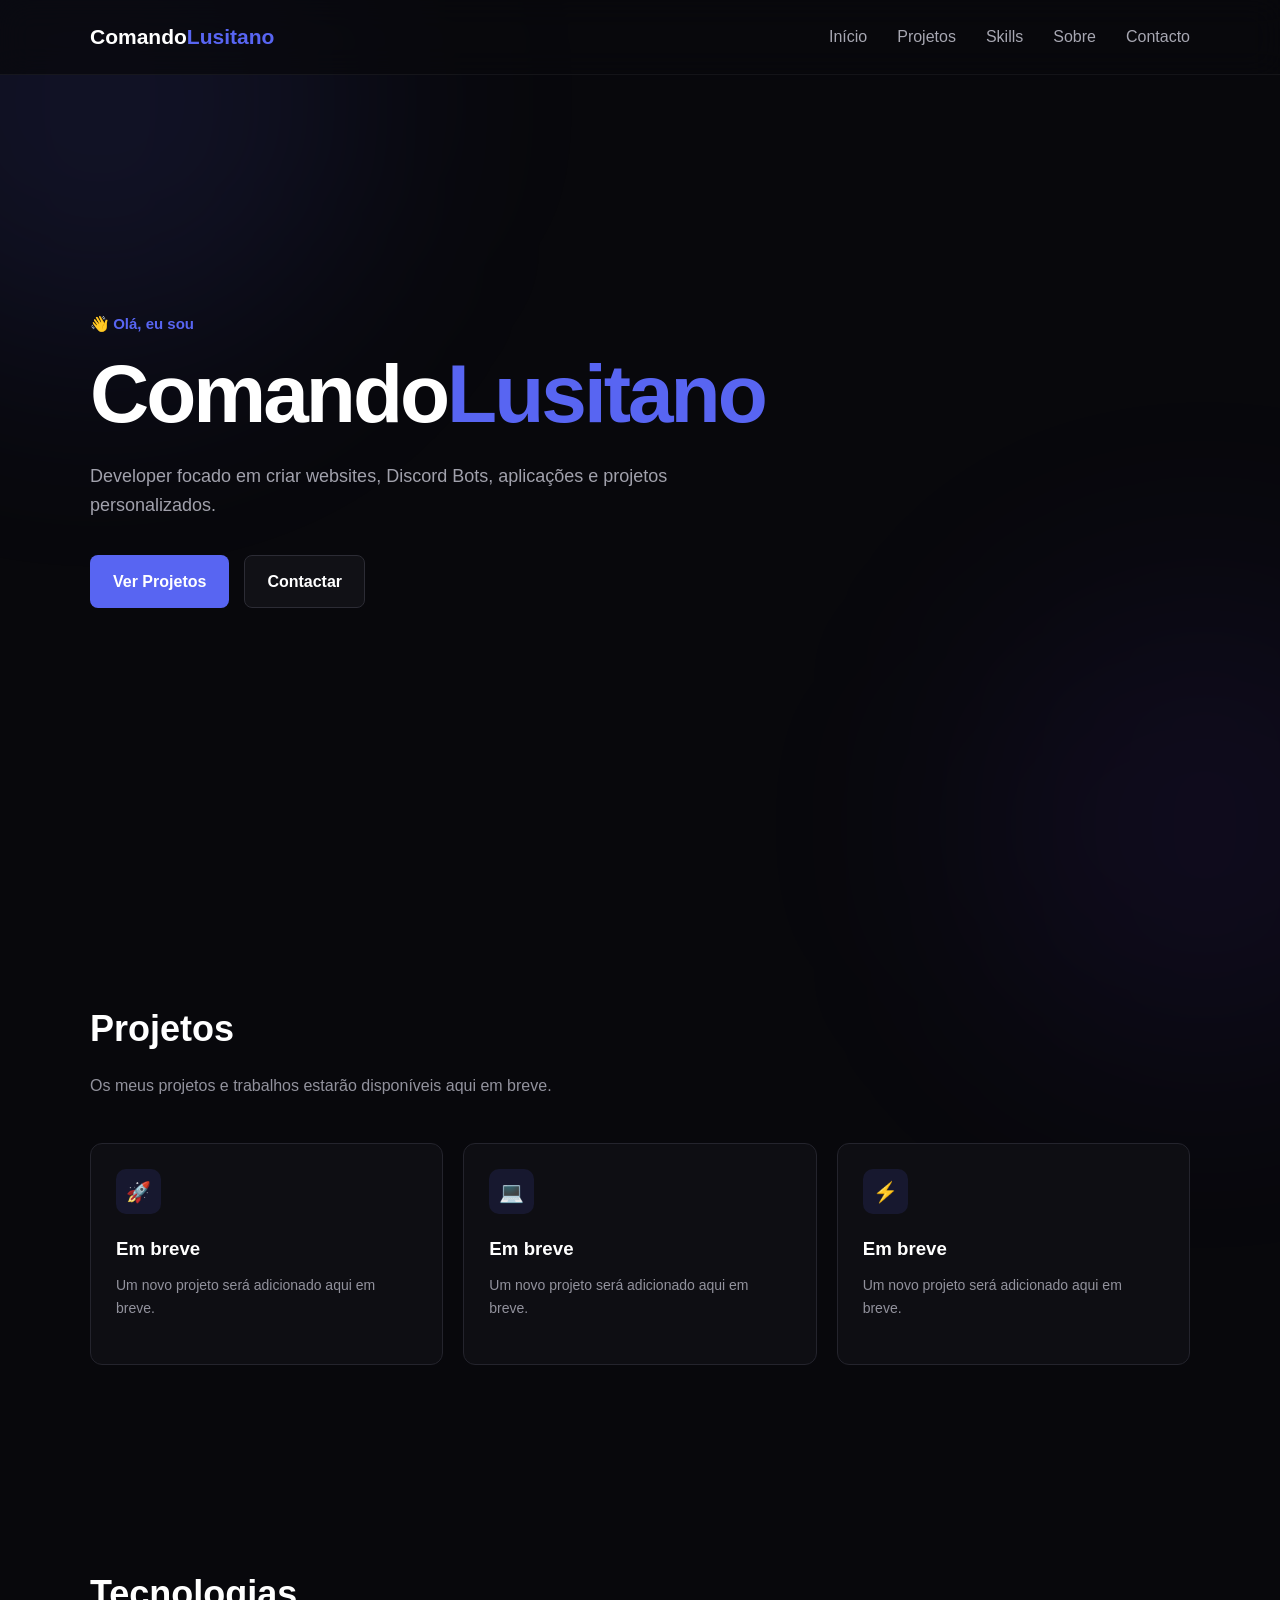
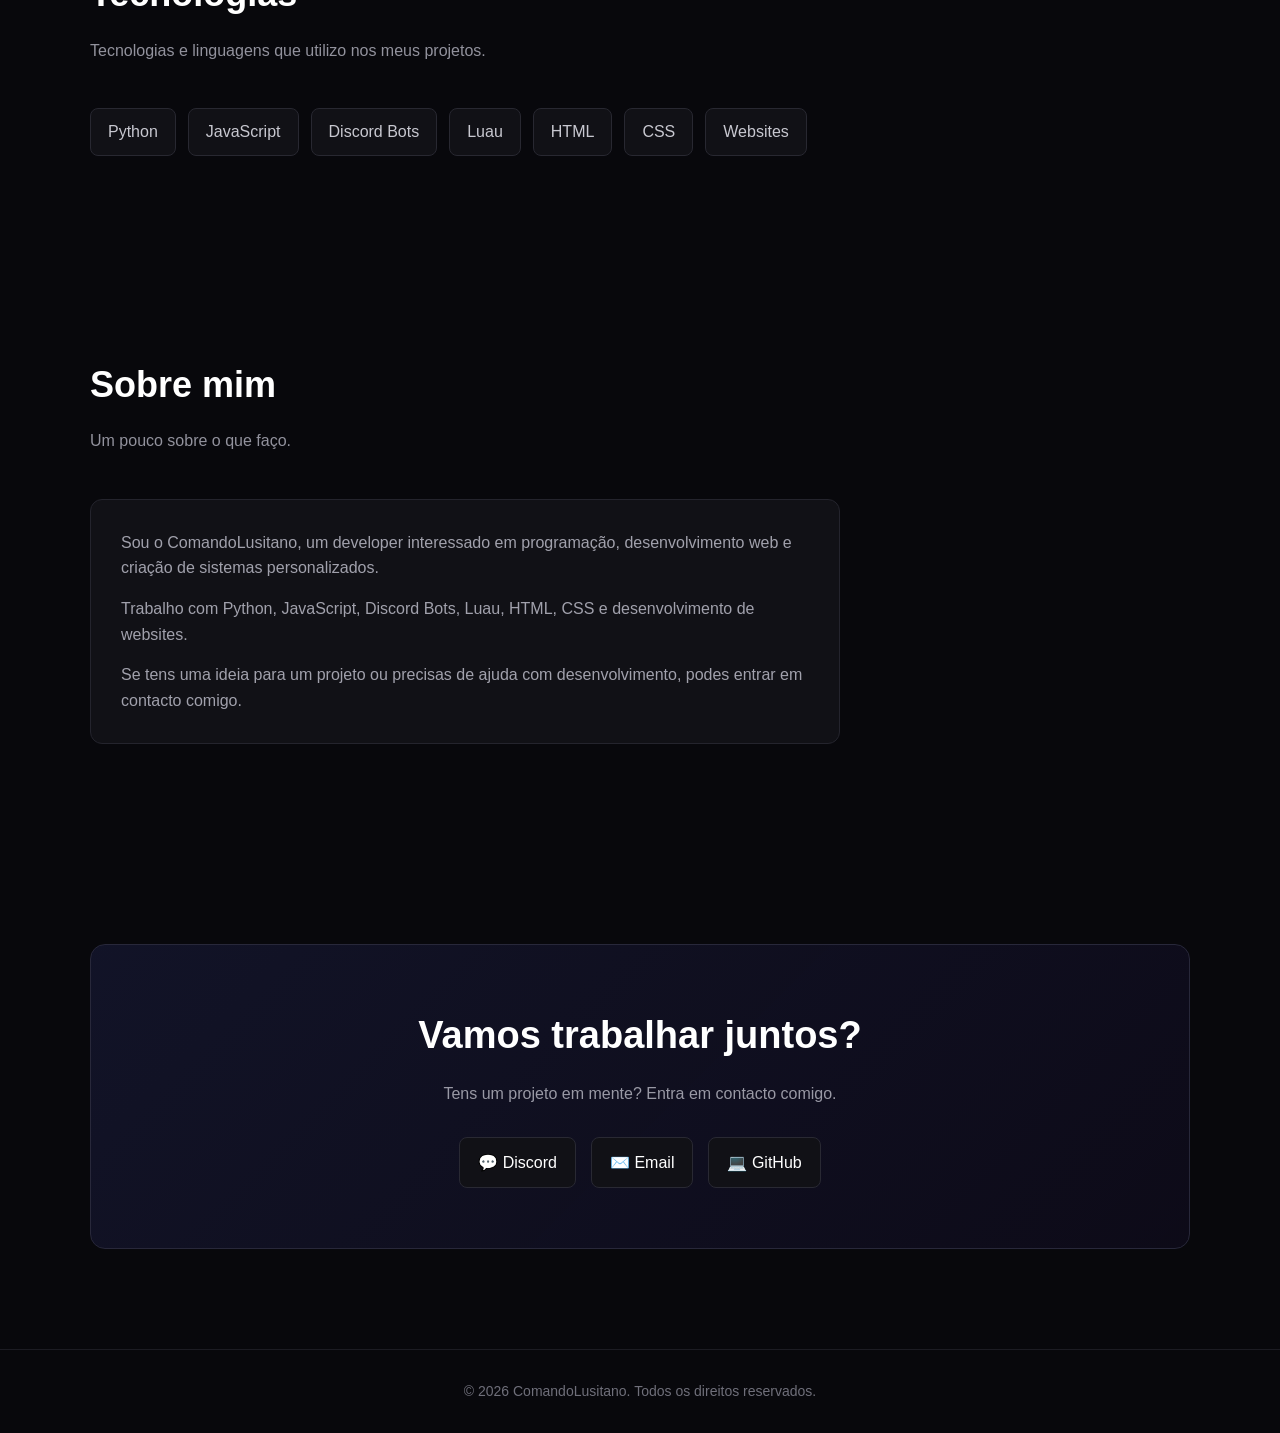
==== index.html @ dffab26d "Add files via upload" ====
<!DOCTYPE html>
<html lang="pt-PT">

<head>
    <meta charset="UTF-8">

    <meta name="viewport" content="width=device-width, initial-scale=1.0">

    <meta
        name="description"
        content="ComandoLusitano — Developer especializado em Python, JavaScript, Discord Bots, Luau, HTML e websites."
    >

    <meta name="author" content="ComandoLusitano">

    <title>ComandoLusitano | Developer</title>

    <link rel="stylesheet" href="style.css">
</head>

<body>

    <!-- ==============================
         NAVBAR
    =============================== -->

    <header class="navbar">

        <div class="nav-container">

            <a href="#home" class="logo">
                Comando<span>Lusitano</span>
            </a>

            <nav>
                <ul class="nav-links">

                    <li>
                        <a href="#home">Início</a>
                    </li>

                    <li>
                        <a href="#projects">Projetos</a>
                    </li>

                    <li>
                        <a href="#skills">Skills</a>
                    </li>

                    <li>
                        <a href="#about">Sobre</a>
                    </li>

                    <li>
                        <a href="#contact">Contacto</a>
                    </li>

                </ul>
            </nav>

        </div>

    </header>


    <!-- ==============================
         MAIN
    =============================== -->

    <main>


        <!-- ==============================
             HERO
        =============================== -->

        <section id="home" class="hero">

            <div class="container">

                <div class="hero-content">

                    <p class="hero-small">
                        👋 Olá, eu sou
                    </p>

                    <h1>
                        Comando<span>Lusitano</span>
                    </h1>

                    <p class="hero-description">
                        Developer focado em criar websites, Discord Bots,
                        aplicações e projetos personalizados.
                    </p>

                    <div class="buttons">

                        <a
                            href="#projects"
                            class="btn btn-primary"
                        >
                            Ver Projetos
                        </a>

                        <a
                            href="#contact"
                            class="btn btn-secondary"
                        >
                            Contactar
                        </a>

                    </div>

                </div>

            </div>

        </section>


        <!-- ==============================
             PROJECTS
        =============================== -->

        <section id="projects">

            <div class="container">

                <h2 class="section-title">
                    Projetos
                </h2>

                <p class="section-description">
                    Os meus projetos e trabalhos estarão disponíveis aqui
                    em breve.
                </p>


                <div class="projects-grid">


                    <!-- EM BREVE 1 -->

                    <article class="project-card">

                        <div class="project-icon">
                            🚀
                        </div>

                        <h3>
                            Em breve
                        </h3>

                        <p>
                            Um novo projeto será adicionado aqui em breve.
                        </p>

                    </article>


                    <!-- EM BREVE 2 -->

                    <article class="project-card">

                        <div class="project-icon">
                            💻
                        </div>

                        <h3>
                            Em breve
                        </h3>

                        <p>
                            Um novo projeto será adicionado aqui em breve.
                        </p>

                    </article>


                    <!-- EM BREVE 3 -->

                    <article class="project-card">

                        <div class="project-icon">
                            ⚡
                        </div>

                        <h3>
                            Em breve
                        </h3>

                        <p>
                            Um novo projeto será adicionado aqui em breve.
                        </p>

                    </article>


                </div>

            </div>

        </section>


        <!-- ==============================
             SKILLS
        =============================== -->

        <section id="skills">

            <div class="container">

                <h2 class="section-title">
                    Tecnologias
                </h2>

                <p class="section-description">
                    Tecnologias e linguagens que utilizo nos meus projetos.
                </p>


                <div class="skills-container">

                    <span class="skill">
                        Python
                    </span>

                    <span class="skill">
                        JavaScript
                    </span>

                    <span class="skill">
                        Discord Bots
                    </span>

                    <span class="skill">
                        Luau
                    </span>

                    <span class="skill">
                        HTML
                    </span>

                    <span class="skill">
                        CSS
                    </span>

                    <span class="skill">
                        Websites
                    </span>

                </div>

            </div>

        </section>


        <!-- ==============================
             ABOUT
        =============================== -->

        <section id="about">

            <div class="container">

                <h2 class="section-title">
                    Sobre mim
                </h2>

                <p class="section-description">
                    Um pouco sobre o que faço.
                </p>


                <div class="about-box">

                    <p>
                        Sou o ComandoLusitano, um developer interessado
                        em programação, desenvolvimento web e criação
                        de sistemas personalizados.
                    </p>

                    <p>
                        Trabalho com Python, JavaScript, Discord Bots,
                        Luau, HTML, CSS e desenvolvimento de websites.
                    </p>

                    <p>
                        Se tens uma ideia para um projeto ou precisas
                        de ajuda com desenvolvimento, podes entrar
                        em contacto comigo.
                    </p>

                </div>

            </div>

        </section>


        <!-- ==============================
             CONTACT
        =============================== -->

        <section id="contact">

            <div class="container">

                <div class="contact-box">

                    <h2>
                        Vamos trabalhar juntos?
                    </h2>

                    <p>
                        Tens um projeto em mente?
                        Entra em contacto comigo.
                    </p>


                    <div class="contact-links">


                        <!-- DISCORD -->

                        <a
                            href="https://discord.com/users/995055799338553464"
                            target="_blank"
                            rel="noopener noreferrer"
                            class="contact-link"
                        >
                            💬 Discord
                        </a>


                        <!-- EMAIL -->

                        <a
                            href="mailto:contato.comandolusitano@gmail.com?subject=Pedido%20de%20orçamento"
                            class="contact-link"
                        >
                            ✉️ Email
                        </a>


                        <!-- GITHUB -->

                        <a
                            href="https://github.com/ComandoLusitano"
                            target="_blank"
                            rel="noopener noreferrer"
                            class="contact-link"
                        >
                            💻 GitHub
                        </a>


                    </div>

                </div>

            </div>

        </section>

    </main>


    <!-- ==============================
         FOOTER
    =============================== -->

    <footer>

        <div class="container">

            <p>
                © 2026 ComandoLusitano. Todos os direitos reservados.
            </p>

        </div>

    </footer>


    <!-- JAVASCRIPT -->

    <script src="script.js"></script>

</body>

</html>
---- style.css ----
/* ========================================
   ComandoLusitano Portfolio
   ======================================== */

* {
    margin: 0;
    padding: 0;
    box-sizing: border-box;
}

html {
    scroll-behavior: smooth;
}

body {
    font-family: Arial, Helvetica, sans-serif;
    background: #08080c;
    color: #ffffff;
    line-height: 1.6;
    overflow-x: hidden;
}

/* ---------- Background ---------- */

body::before {
    content: "";
    position: fixed;
    width: 500px;
    height: 500px;
    background: rgba(88, 101, 242, 0.12);
    filter: blur(120px);
    border-radius: 50%;
    top: -150px;
    left: -150px;
    pointer-events: none;
    z-index: -1;
}

body::after {
    content: "";
    position: fixed;
    width: 450px;
    height: 450px;
    background: rgba(120, 70, 255, 0.08);
    filter: blur(120px);
    border-radius: 50%;
    bottom: -150px;
    right: -150px;
    pointer-events: none;
    z-index: -1;
}

/* ---------- General ---------- */

.container {
    width: min(1100px, 90%);
    margin: auto;
}

a {
    color: inherit;
    text-decoration: none;
}

section {
    padding: 100px 0;
}

.section-title {
    font-size: 36px;
    margin-bottom: 15px;
}

.section-description {
    color: #92929d;
    margin-bottom: 45px;
}

/* ---------- Navigation ---------- */

.navbar {
    position: fixed;
    top: 0;
    left: 0;
    width: 100%;
    padding: 20px 0;
    background: rgba(8, 8, 12, 0.75);
    backdrop-filter: blur(15px);
    border-bottom: 1px solid rgba(255, 255, 255, 0.05);
    z-index: 1000;
}

.nav-container {
    width: min(1100px, 90%);
    margin: auto;
    display: flex;
    align-items: center;
    justify-content: space-between;
}

.logo {
    font-size: 21px;
    font-weight: 700;
}

.logo span {
    color: #5865f2;
}

.nav-links {
    display: flex;
    gap: 30px;
    list-style: none;
}

.nav-links a {
    color: #a7a7b2;
    transition: 0.25s ease;
}

.nav-links a:hover {
    color: #ffffff;
}

/* ---------- Hero ---------- */

.hero {
    min-height: 100vh;
    display: flex;
    align-items: center;
    padding-top: 120px;
}

.hero-content {
    max-width: 750px;
}

.hero-small {
    color: #5865f2;
    font-weight: 600;
    font-size: 15px;
    margin-bottom: 15px;
}

.hero h1 {
    font-size: clamp(48px, 8vw, 82px);
    line-height: 1.05;
    letter-spacing: -3px;
    margin-bottom: 25px;
}

.hero h1 span {
    color: #5865f2;
}

.hero-description {
    max-width: 650px;
    color: #a1a1ac;
    font-size: 18px;
    margin-bottom: 35px;
}

.buttons {
    display: flex;
    gap: 15px;
    flex-wrap: wrap;
}

.btn {
    display: inline-flex;
    align-items: center;
    justify-content: center;
    padding: 13px 22px;
    border-radius: 8px;
    font-weight: 600;
    transition: 0.25s ease;
    border: 1px solid transparent;
}

.btn-primary {
    background: #5865f2;
    color: #ffffff;
}

.btn-primary:hover {
    background: #4752c4;
    transform: translateY(-2px);
}

.btn-secondary {
    border-color: #2c2c35;
    color: #ffffff;
    background: #111116;
}

.btn-secondary:hover {
    border-color: #5865f2;
    transform: translateY(-2px);
}

/* ---------- Projects ---------- */

.projects-grid {
    display: grid;
    grid-template-columns: repeat(3, 1fr);
    gap: 20px;
}

.project-card {
    background: rgba(17, 17, 22, 0.8);
    border: 1px solid #24242d;
    border-radius: 12px;
    padding: 25px;
    transition: 0.3s ease;
}

.project-card:hover {
    transform: translateY(-5px);
    border-color: #5865f2;
    box-shadow: 0 15px 40px rgba(0, 0, 0, 0.25);
}

.project-icon {
    width: 45px;
    height: 45px;
    display: flex;
    align-items: center;
    justify-content: center;
    background: rgba(88, 101, 242, 0.12);
    border-radius: 10px;
    margin-bottom: 20px;
    font-size: 20px;
}

.project-card h3 {
    margin-bottom: 10px;
}

.project-card p {
    color: #92929d;
    font-size: 14px;
    margin-bottom: 20px;
}

.project-link {
    color: #5865f2;
    font-weight: 600;
    font-size: 14px;
}

.project-link:hover {
    text-decoration: underline;
}

/* ---------- Skills ---------- */

.skills-container {
    display: flex;
    flex-wrap: wrap;
    gap: 12px;
}

.skill {
    background: #111116;
    border: 1px solid #282831;
    padding: 10px 17px;
    border-radius: 8px;
    color: #c8c8d0;
    transition: 0.25s ease;
}

.skill:hover {
    border-color: #5865f2;
    color: #ffffff;
    transform: translateY(-2px);
}

/* ---------- About ---------- */

.about-box {
    max-width: 750px;
    background: #111116;
    border: 1px solid #24242d;
    border-radius: 12px;
    padding: 30px;
}

.about-box p {
    color: #a1a1ac;
    margin-bottom: 15px;
}

.about-box p:last-child {
    margin-bottom: 0;
}

/* ---------- Contact ---------- */

.contact-box {
    text-align: center;
    background: linear-gradient(
        135deg,
        rgba(88, 101, 242, 0.12),
        rgba(120, 70, 255, 0.05)
    );
    border: 1px solid #28283a;
    border-radius: 15px;
    padding: 60px 30px;
}

.contact-box h2 {
    font-size: 38px;
    margin-bottom: 15px;
}

.contact-box p {
    color: #9999a5;
    margin-bottom: 30px;
}

.contact-links {
    display: flex;
    justify-content: center;
    gap: 15px;
    flex-wrap: wrap;
}

.contact-link {
    padding: 12px 18px;
    border-radius: 8px;
    background: #111116;
    border: 1px solid #292933;
    transition: 0.25s ease;
}

.contact-link:hover {
    border-color: #5865f2;
    transform: translateY(-2px);
}

/* ---------- Footer ---------- */

footer {
    border-top: 1px solid #1c1c23;
    padding: 30px 0;
    text-align: center;
    color: #6f6f7a;
    font-size: 14px;
}

/* ---------- Scrollbar ---------- */

::-webkit-scrollbar {
    width: 8px;
}

::-webkit-scrollbar-track {
    background: #08080c;
}

::-webkit-scrollbar-thumb {
    background: #292933;
    border-radius: 10px;
}

::-webkit-scrollbar-thumb:hover {
    background: #5865f2;
}

/* ---------- Selection ---------- */

::selection {
    background: #5865f2;
    color: #ffffff;
}

/* ---------- Mobile ---------- */

@media (max-width: 800px) {

    .nav-links {
        display: none;
    }

    section {
        padding: 75px 0;
    }

    .hero {
        min-height: 90vh;
    }

    .hero h1 {
        font-size: 52px;
        letter-spacing: -2px;
    }

    .hero-description {
        font-size: 16px;
    }

    .projects-grid {
        grid-template-columns: 1fr;
    }

    .section-title {
        font-size: 30px;
    }

    .contact-box h2 {
        font-size: 30px;
    }
}
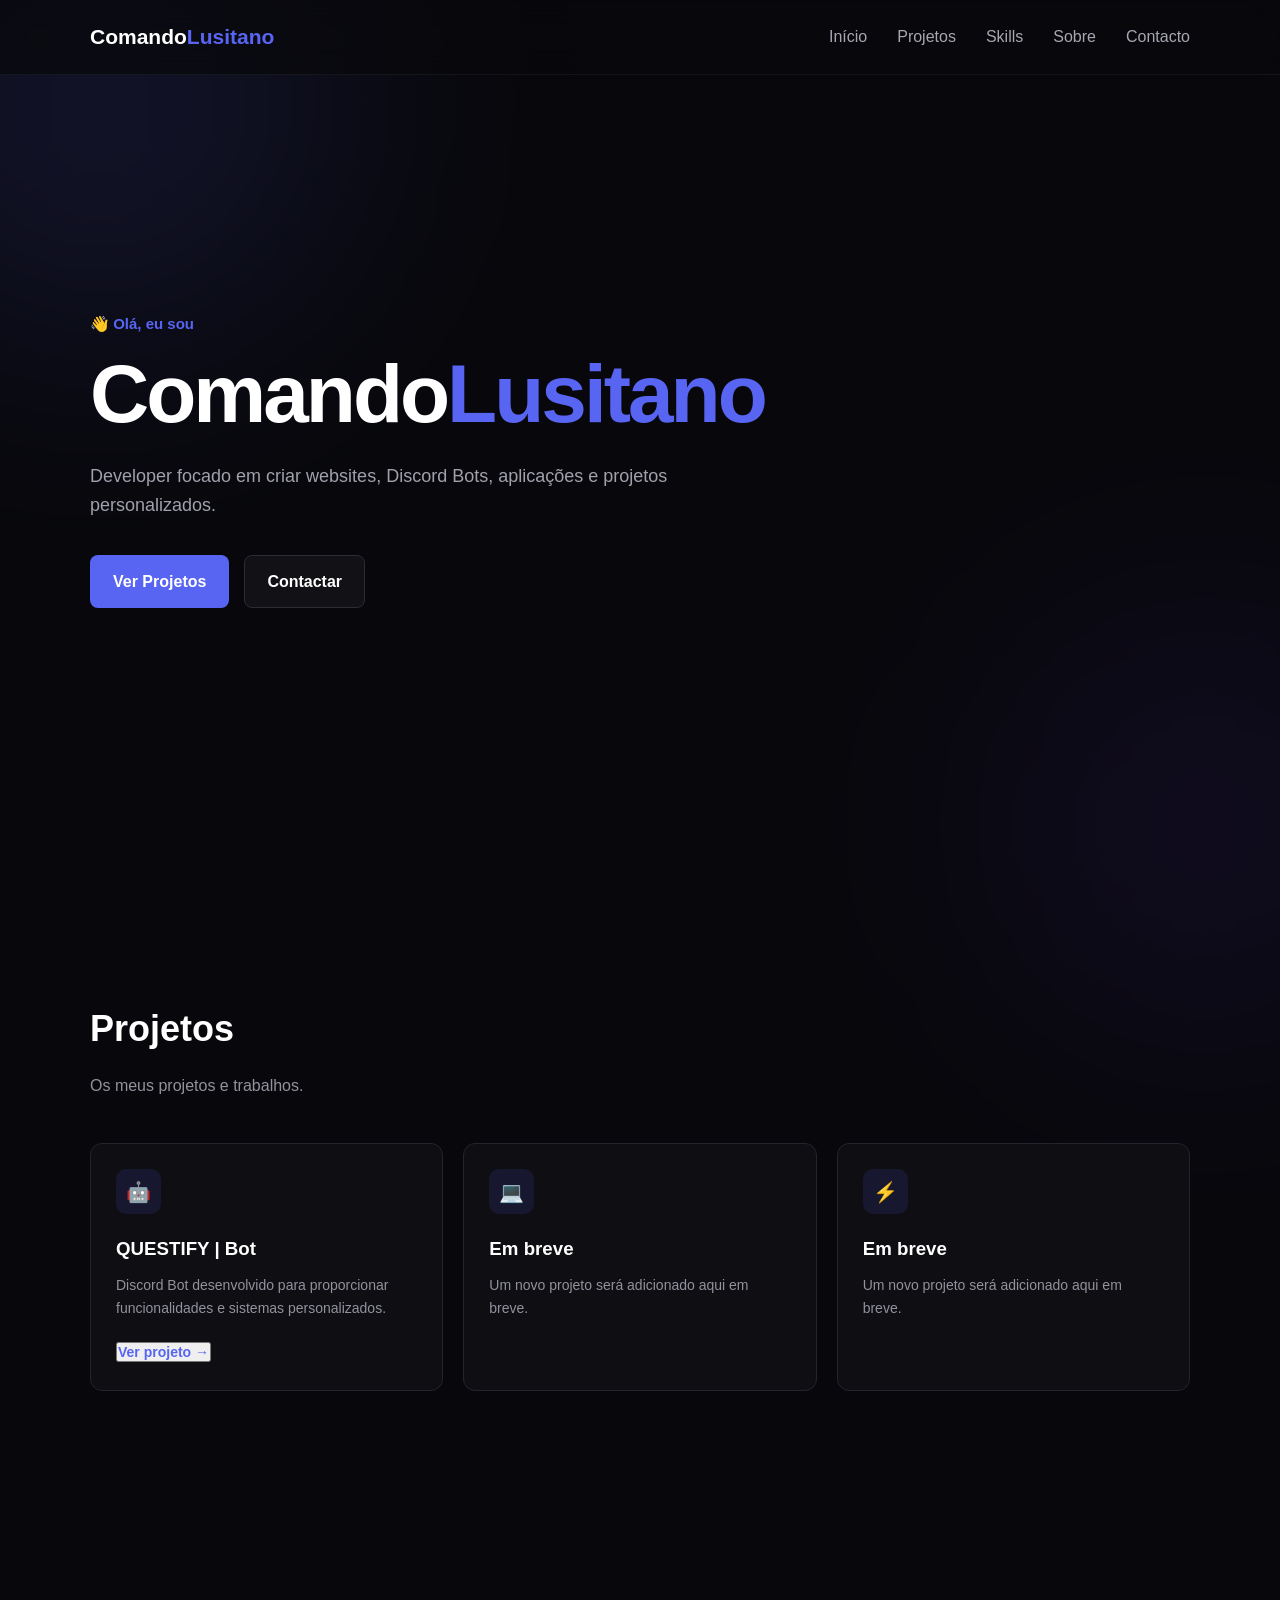
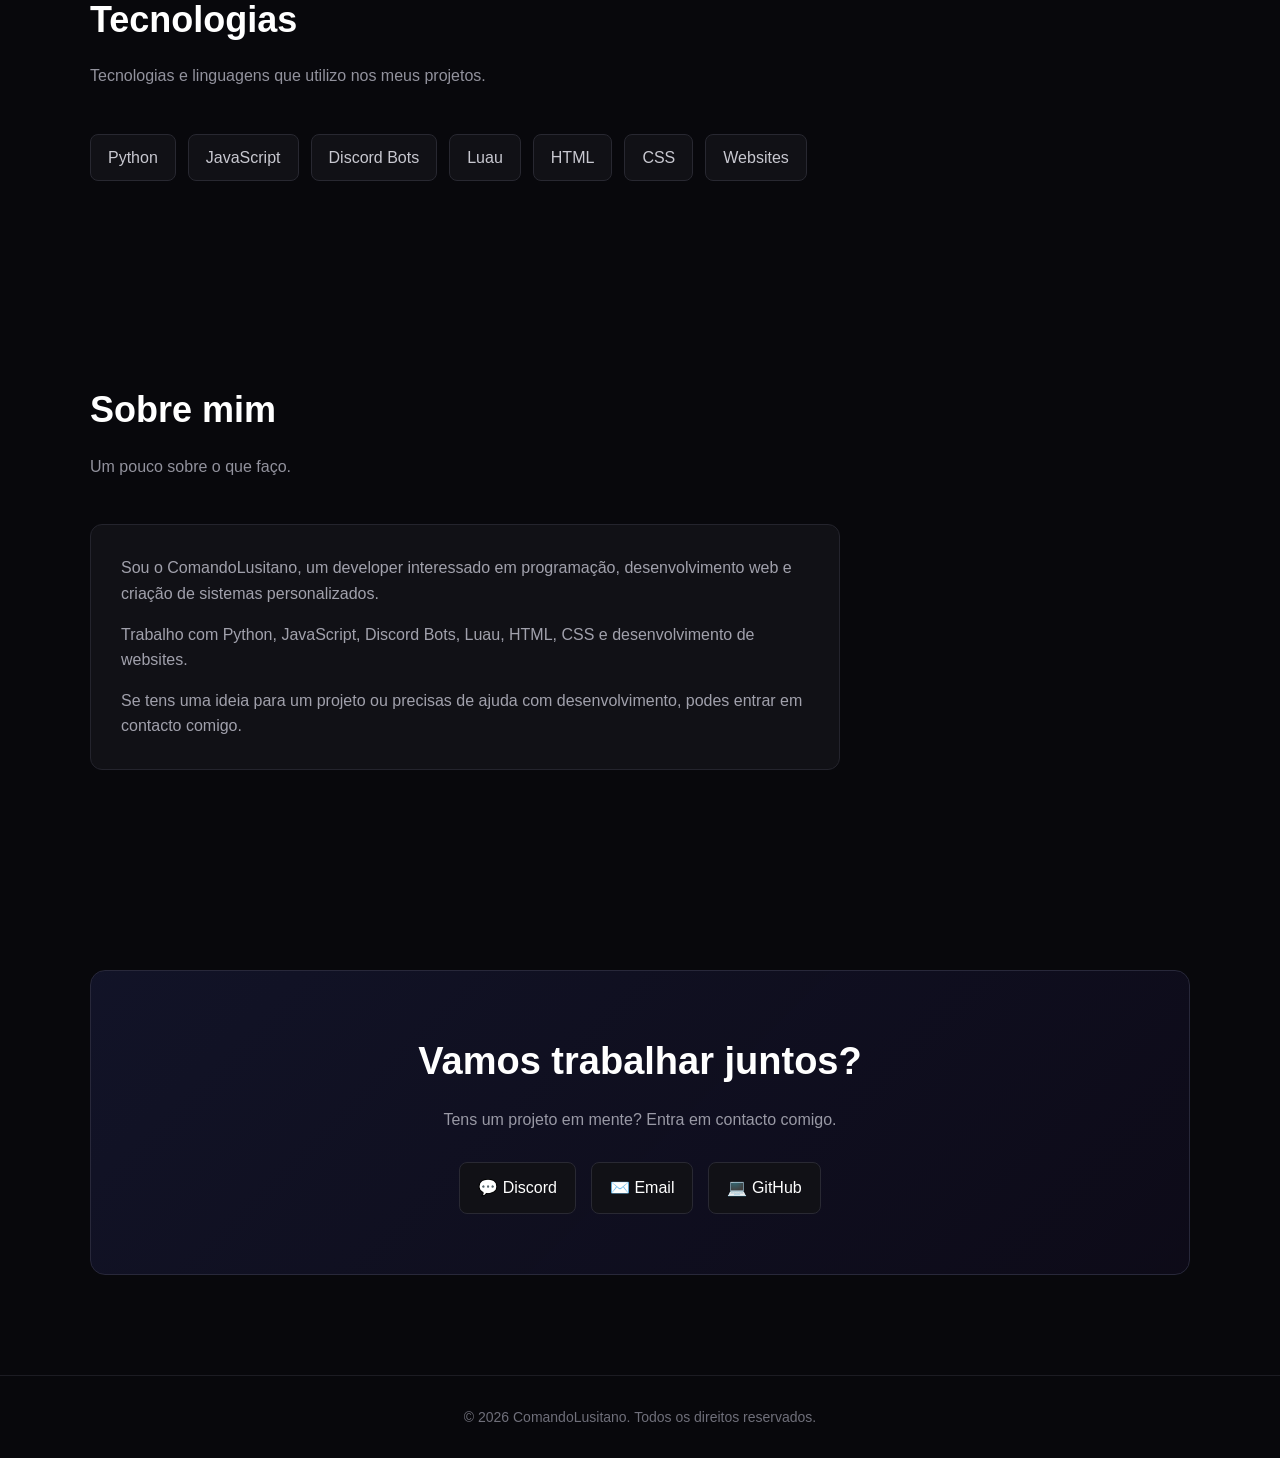
==== commit 18d13de3: "Initial commit" ====
--- a/index.html
+++ b/index.html
@@ -1,394 +1,420 @@
-<!DOCTYPE html>
-<html lang="pt-PT">
-
-<head>
-    <meta charset="UTF-8">
-
-    <meta name="viewport" content="width=device-width, initial-scale=1.0">
-
-    <meta
-        name="description"
-        content="ComandoLusitano — Developer especializado em Python, JavaScript, Discord Bots, Luau, HTML e websites."
-    >
-
-    <meta name="author" content="ComandoLusitano">
-
-    <title>ComandoLusitano | Developer</title>
-
-    <link rel="stylesheet" href="style.css">
-</head>
-
-<body>
-
-    <!-- ==============================
-         NAVBAR
-    =============================== -->
-
-    <header class="navbar">
-
-        <div class="nav-container">
-
-            <a href="#home" class="logo">
-                Comando<span>Lusitano</span>
-            </a>
-
-            <nav>
-                <ul class="nav-links">
-
-                    <li>
-                        <a href="#home">Início</a>
-                    </li>
-
-                    <li>
-                        <a href="#projects">Projetos</a>
-                    </li>
-
-                    <li>
-                        <a href="#skills">Skills</a>
-                    </li>
-
-                    <li>
-                        <a href="#about">Sobre</a>
-                    </li>
-
-                    <li>
-                        <a href="#contact">Contacto</a>
-                    </li>
-
-                </ul>
-            </nav>
-
-        </div>
-
-    </header>
-
-
-    <!-- ==============================
-         MAIN
-    =============================== -->
-
-    <main>
-
-
-        <!-- ==============================
-             HERO
-        =============================== -->
-
-        <section id="home" class="hero">
-
-            <div class="container">
-
-                <div class="hero-content">
-
-                    <p class="hero-small">
-                        👋 Olá, eu sou
-                    </p>
-
-                    <h1>
-                        Comando<span>Lusitano</span>
-                    </h1>
-
-                    <p class="hero-description">
-                        Developer focado em criar websites, Discord Bots,
-                        aplicações e projetos personalizados.
-                    </p>
-
-                    <div class="buttons">
-
-                        <a
-                            href="#projects"
-                            class="btn btn-primary"
-                        >
-                            Ver Projetos
-                        </a>
-
-                        <a
-                            href="#contact"
-                            class="btn btn-secondary"
-                        >
-                            Contactar
-                        </a>
-
-                    </div>
-
-                </div>
-
-            </div>
-
-        </section>
-
-
-        <!-- ==============================
-             PROJECTS
-        =============================== -->
-
-        <section id="projects">
-
-            <div class="container">
-
-                <h2 class="section-title">
-                    Projetos
-                </h2>
-
-                <p class="section-description">
-                    Os meus projetos e trabalhos estarão disponíveis aqui
-                    em breve.
-                </p>
-
-
-                <div class="projects-grid">
-
-
-                    <!-- EM BREVE 1 -->
-
-                    <article class="project-card">
-
-                        <div class="project-icon">
-                            🚀
-                        </div>
-
-                        <h3>
-                            Em breve
-                        </h3>
-
-                        <p>
-                            Um novo projeto será adicionado aqui em breve.
-                        </p>
-
-                    </article>
-
-
-                    <!-- EM BREVE 2 -->
-
-                    <article class="project-card">
-
-                        <div class="project-icon">
-                            💻
-                        </div>
-
-                        <h3>
-                            Em breve
-                        </h3>
-
-                        <p>
-                            Um novo projeto será adicionado aqui em breve.
-                        </p>
-
-                    </article>
-
-
-                    <!-- EM BREVE 3 -->
-
-                    <article class="project-card">
-
-                        <div class="project-icon">
-                            ⚡
-                        </div>
-
-                        <h3>
-                            Em breve
-                        </h3>
-
-                        <p>
-                            Um novo projeto será adicionado aqui em breve.
-                        </p>
-
-                    </article>
-
-
-                </div>
-
-            </div>
-
-        </section>
-
-
-        <!-- ==============================
-             SKILLS
-        =============================== -->
-
-        <section id="skills">
-
-            <div class="container">
-
-                <h2 class="section-title">
-                    Tecnologias
-                </h2>
-
-                <p class="section-description">
-                    Tecnologias e linguagens que utilizo nos meus projetos.
-                </p>
-
-
-                <div class="skills-container">
-
-                    <span class="skill">
-                        Python
-                    </span>
-
-                    <span class="skill">
-                        JavaScript
-                    </span>
-
-                    <span class="skill">
-                        Discord Bots
-                    </span>
-
-                    <span class="skill">
-                        Luau
-                    </span>
-
-                    <span class="skill">
-                        HTML
-                    </span>
-
-                    <span class="skill">
-                        CSS
-                    </span>
-
-                    <span class="skill">
-                        Websites
-                    </span>
-
-                </div>
-
-            </div>
-
-        </section>
-
-
-        <!-- ==============================
-             ABOUT
-        =============================== -->
-
-        <section id="about">
-
-            <div class="container">
-
-                <h2 class="section-title">
-                    Sobre mim
-                </h2>
-
-                <p class="section-description">
-                    Um pouco sobre o que faço.
-                </p>
-
-
-                <div class="about-box">
-
-                    <p>
-                        Sou o ComandoLusitano, um developer interessado
-                        em programação, desenvolvimento web e criação
-                        de sistemas personalizados.
-                    </p>
-
-                    <p>
-                        Trabalho com Python, JavaScript, Discord Bots,
-                        Luau, HTML, CSS e desenvolvimento de websites.
-                    </p>
-
-                    <p>
-                        Se tens uma ideia para um projeto ou precisas
-                        de ajuda com desenvolvimento, podes entrar
-                        em contacto comigo.
-                    </p>
-
-                </div>
-
-            </div>
-
-        </section>
-
-
-        <!-- ==============================
-             CONTACT
-        =============================== -->
-
-        <section id="contact">
-
-            <div class="container">
-
-                <div class="contact-box">
-
-                    <h2>
-                        Vamos trabalhar juntos?
-                    </h2>
-
-                    <p>
-                        Tens um projeto em mente?
-                        Entra em contacto comigo.
-                    </p>
-
-
-                    <div class="contact-links">
-
-
-                        <!-- DISCORD -->
-
-                        <a
-                            href="https://discord.com/users/995055799338553464"
-                            target="_blank"
-                            rel="noopener noreferrer"
-                            class="contact-link"
-                        >
-                            💬 Discord
-                        </a>
-
-
-                        <!-- EMAIL -->
-
-                        <a
-                            href="mailto:contato.comandolusitano@gmail.com?subject=Pedido%20de%20orçamento"
-                            class="contact-link"
-                        >
-                            ✉️ Email
-                        </a>
-
-
-                        <!-- GITHUB -->
-
-                        <a
-                            href="https://github.com/ComandoLusitano"
-                            target="_blank"
-                            rel="noopener noreferrer"
-                            class="contact-link"
-                        >
-                            💻 GitHub
-                        </a>
-
-
-                    </div>
-
-                </div>
-
-            </div>
-
-        </section>
-
-    </main>
-
-
-    <!-- ==============================
-         FOOTER
-    =============================== -->
-
-    <footer>
-
-        <div class="container">
-
-            <p>
-                © 2026 ComandoLusitano. Todos os direitos reservados.
-            </p>
-
-        </div>
-
-    </footer>
-
-
-    <!-- JAVASCRIPT -->
-
-    <script src="script.js"></script>
-
-</body>
-
+<!DOCTYPE html>
+<html lang="pt-PT">
+
+<head>
+    <meta charset="UTF-8">
+
+    <meta name="viewport" content="width=device-width, initial-scale=1.0">
+
+    <meta
+        name="description"
+        content="ComandoLusitano — Developer especializado em Python, JavaScript, Discord Bots, Luau, HTML e websites."
+    >
+
+    <meta name="author" content="ComandoLusitano">
+
+    <title>ComandoLusitano | Developer</title>
+
+    <link rel="stylesheet" href="style.css">
+</head>
+
+<body>
+
+    <!-- ==============================
+         NAVBAR
+    =============================== -->
+
+    <header class="navbar">
+
+        <div class="nav-container">
+
+            <a href="#home" class="logo">
+                Comando<span>Lusitano</span>
+            </a>
+
+            <nav>
+                <ul class="nav-links">
+
+                    <li>
+                        <a href="#home">Início</a>
+                    </li>
+
+                    <li>
+                        <a href="#projects">Projetos</a>
+                    </li>
+
+                    <li>
+                        <a href="#skills">Skills</a>
+                    </li>
+
+                    <li>
+                        <a href="#about">Sobre</a>
+                    </li>
+
+                    <li>
+                        <a href="#contact">Contacto</a>
+                    </li>
+
+                </ul>
+            </nav>
+
+        </div>
+
+    </header>
+
+
+    <!-- ==============================
+         MAIN
+    =============================== -->
+
+    <main>
+
+
+        <!-- ==============================
+             HERO
+        =============================== -->
+
+        <section id="home" class="hero">
+
+            <div class="container">
+
+                <div class="hero-content">
+
+                    <p class="hero-small">
+                        👋 Olá, eu sou
+                    </p>
+
+                    <h1>
+                        Comando<span>Lusitano</span>
+                    </h1>
+
+                    <p class="hero-description">
+                        Developer focado em criar websites, Discord Bots,
+                        aplicações e projetos personalizados.
+                    </p>
+
+                    <div class="buttons">
+
+                        <a
+                            href="#projects"
+                            class="btn btn-primary"
+                        >
+                            Ver Projetos
+                        </a>
+
+                        <a
+                            href="#contact"
+                            class="btn btn-secondary"
+                        >
+                            Contactar
+                        </a>
+
+                    </div>
+
+                </div>
+
+            </div>
+
+        </section>
+
+
+        <!-- ==============================
+             PROJECTS
+        =============================== -->
+
+        <section id="projects">
+
+            <div class="container">
+
+                <h2 class="section-title">
+                    Projetos
+                </h2>
+
+                <p class="section-description">
+                    Os meus projetos e trabalhos.
+                </p>
+
+
+                <div class="projects-grid">
+
+
+                    <!-- ==============================
+                         PROJECT 1 - QUESTIFY
+                    =============================== -->
+
+                    <article class="project-card">
+
+                        <div class="project-icon">
+                            🤖
+                        </div>
+
+                        <h3>
+                            QUESTIFY | Bot
+                        </h3>
+
+                        <p>
+                            Discord Bot desenvolvido para proporcionar
+                            funcionalidades e sistemas personalizados.
+                        </p>
+
+                        <button
+                            type="button"
+                            class="project-link project-button"
+                            onclick="toggleProject(this)"
+                        >
+                            Ver projeto →
+                        </button>
+
+
+                        <!-- DETALHES DO PROJETO -->
+
+                        <div class="project-details">
+
+                            <p>
+                                O Questify é um Discord Bot desenvolvido para auxiliar na moderação e gestão de servidores. 
+                                A sua principal distinção é o sistema de missões de Orbs, que permite enviar automaticamente, em tempo real, as missões disponíveis para um canal específico do servidor, mantendo os membros sempre informados.
+                                Consulte abaixo para encomendar Bots relacionados.
+.
+                            </p>
+
+                        </div>
+
+                    </article>
+
+
+                    <!-- ==============================
+                         PROJECT 2
+                    =============================== -->
+
+                    <article class="project-card">
+
+                        <div class="project-icon">
+                            💻
+                        </div>
+
+                        <h3>
+                            Em breve
+                        </h3>
+
+                        <p>
+                            Um novo projeto será adicionado aqui em breve.
+                        </p>
+
+                    </article>
+
+
+                    <!-- ==============================
+                         PROJECT 3
+                    =============================== -->
+
+                    <article class="project-card">
+
+                        <div class="project-icon">
+                            ⚡
+                        </div>
+
+                        <h3>
+                            Em breve
+                        </h3>
+
+                        <p>
+                            Um novo projeto será adicionado aqui em breve.
+                        </p>
+
+                    </article>
+
+
+                </div>
+
+            </div>
+
+        </section>
+
+
+        <!-- ==============================
+             SKILLS
+        =============================== -->
+
+        <section id="skills">
+
+            <div class="container">
+
+                <h2 class="section-title">
+                    Tecnologias
+                </h2>
+
+                <p class="section-description">
+                    Tecnologias e linguagens que utilizo nos meus projetos.
+                </p>
+
+
+                <div class="skills-container">
+
+                    <span class="skill">
+                        Python
+                    </span>
+
+                    <span class="skill">
+                        JavaScript
+                    </span>
+
+                    <span class="skill">
+                        Discord Bots
+                    </span>
+
+                    <span class="skill">
+                        Luau
+                    </span>
+
+                    <span class="skill">
+                        HTML
+                    </span>
+
+                    <span class="skill">
+                        CSS
+                    </span>
+
+                    <span class="skill">
+                        Websites
+                    </span>
+
+                </div>
+
+            </div>
+
+        </section>
+
+
+        <!-- ==============================
+             ABOUT
+        =============================== -->
+
+        <section id="about">
+
+            <div class="container">
+
+                <h2 class="section-title">
+                    Sobre mim
+                </h2>
+
+                <p class="section-description">
+                    Um pouco sobre o que faço.
+                </p>
+
+
+                <div class="about-box">
+
+                    <p>
+                        Sou o ComandoLusitano, um developer interessado
+                        em programação, desenvolvimento web e criação
+                        de sistemas personalizados.
+                    </p>
+
+                    <p>
+                        Trabalho com Python, JavaScript, Discord Bots,
+                        Luau, HTML, CSS e desenvolvimento de websites.
+                    </p>
+
+                    <p>
+                        Se tens uma ideia para um projeto ou precisas
+                        de ajuda com desenvolvimento, podes entrar
+                        em contacto comigo.
+                    </p>
+
+                </div>
+
+            </div>
+
+        </section>
+
+
+        <!-- ==============================
+             CONTACT
+        =============================== -->
+
+        <section id="contact">
+
+            <div class="container">
+
+                <div class="contact-box">
+
+                    <h2>
+                        Vamos trabalhar juntos?
+                    </h2>
+
+                    <p>
+                        Tens um projeto em mente?
+                        Entra em contacto comigo.
+                    </p>
+
+
+                    <div class="contact-links">
+
+                        <!-- DISCORD -->
+
+                        <a
+                            href="https://discord.com/users/995055799338553464"
+                            target="_blank"
+                            rel="noopener noreferrer"
+                            class="contact-link"
+                        >
+                            💬 Discord
+                        </a>
+
+
+                        <!-- EMAIL -->
+
+                        <a
+                            href="mailto:contato.comandolusitano@gmail.com?subject=Pedido%20de%20orçamento"
+                            class="contact-link"
+                        >
+                            ✉️ Email
+                        </a>
+
+
+                        <!-- GITHUB -->
+
+                        <a
+                            href="https://github.com/ComandoLusitano"
+                            target="_blank"
+                            rel="noopener noreferrer"
+                            class="contact-link"
+                        >
+                            💻 GitHub
+                        </a>
+
+                    </div>
+
+                </div>
+
+            </div>
+
+        </section>
+
+    </main>
+
+
+    <!-- ==============================
+         FOOTER
+    =============================== -->
+
+    <footer>
+
+        <div class="container">
+
+            <p>
+                © 2026 ComandoLusitano. Todos os direitos reservados.
+            </p>
+
+        </div>
+
+    </footer>
+
+
+    <!-- JAVASCRIPT -->
+
+    <script src="script.js"></script>
+
+</body>
+
 </html>
--- a/style.css
+++ b/style.css
@@ -1,413 +1,423 @@
-/* ========================================
-   ComandoLusitano Portfolio
-   ======================================== */
-
-* {
-    margin: 0;
-    padding: 0;
-    box-sizing: border-box;
-}
-
-html {
-    scroll-behavior: smooth;
-}
-
-body {
-    font-family: Arial, Helvetica, sans-serif;
-    background: #08080c;
-    color: #ffffff;
-    line-height: 1.6;
-    overflow-x: hidden;
-}
-
-/* ---------- Background ---------- */
-
-body::before {
-    content: "";
-    position: fixed;
-    width: 500px;
-    height: 500px;
-    background: rgba(88, 101, 242, 0.12);
-    filter: blur(120px);
-    border-radius: 50%;
-    top: -150px;
-    left: -150px;
-    pointer-events: none;
-    z-index: -1;
-}
-
-body::after {
-    content: "";
-    position: fixed;
-    width: 450px;
-    height: 450px;
-    background: rgba(120, 70, 255, 0.08);
-    filter: blur(120px);
-    border-radius: 50%;
-    bottom: -150px;
-    right: -150px;
-    pointer-events: none;
-    z-index: -1;
-}
-
-/* ---------- General ---------- */
-
-.container {
-    width: min(1100px, 90%);
-    margin: auto;
-}
-
-a {
-    color: inherit;
-    text-decoration: none;
-}
-
-section {
-    padding: 100px 0;
-}
-
-.section-title {
-    font-size: 36px;
-    margin-bottom: 15px;
-}
-
-.section-description {
-    color: #92929d;
-    margin-bottom: 45px;
-}
-
-/* ---------- Navigation ---------- */
-
-.navbar {
-    position: fixed;
-    top: 0;
-    left: 0;
-    width: 100%;
-    padding: 20px 0;
-    background: rgba(8, 8, 12, 0.75);
-    backdrop-filter: blur(15px);
-    border-bottom: 1px solid rgba(255, 255, 255, 0.05);
-    z-index: 1000;
-}
-
-.nav-container {
-    width: min(1100px, 90%);
-    margin: auto;
-    display: flex;
-    align-items: center;
-    justify-content: space-between;
-}
-
-.logo {
-    font-size: 21px;
-    font-weight: 700;
-}
-
-.logo span {
-    color: #5865f2;
-}
-
-.nav-links {
-    display: flex;
-    gap: 30px;
-    list-style: none;
-}
-
-.nav-links a {
-    color: #a7a7b2;
-    transition: 0.25s ease;
-}
-
-.nav-links a:hover {
-    color: #ffffff;
-}
-
-/* ---------- Hero ---------- */
-
-.hero {
-    min-height: 100vh;
-    display: flex;
-    align-items: center;
-    padding-top: 120px;
-}
-
-.hero-content {
-    max-width: 750px;
-}
-
-.hero-small {
-    color: #5865f2;
-    font-weight: 600;
-    font-size: 15px;
-    margin-bottom: 15px;
-}
-
-.hero h1 {
-    font-size: clamp(48px, 8vw, 82px);
-    line-height: 1.05;
-    letter-spacing: -3px;
-    margin-bottom: 25px;
-}
-
-.hero h1 span {
-    color: #5865f2;
-}
-
-.hero-description {
-    max-width: 650px;
-    color: #a1a1ac;
-    font-size: 18px;
-    margin-bottom: 35px;
-}
-
-.buttons {
-    display: flex;
-    gap: 15px;
-    flex-wrap: wrap;
-}
-
-.btn {
-    display: inline-flex;
-    align-items: center;
-    justify-content: center;
-    padding: 13px 22px;
-    border-radius: 8px;
-    font-weight: 600;
-    transition: 0.25s ease;
-    border: 1px solid transparent;
-}
-
-.btn-primary {
-    background: #5865f2;
-    color: #ffffff;
-}
-
-.btn-primary:hover {
-    background: #4752c4;
-    transform: translateY(-2px);
-}
-
-.btn-secondary {
-    border-color: #2c2c35;
-    color: #ffffff;
-    background: #111116;
-}
-
-.btn-secondary:hover {
-    border-color: #5865f2;
-    transform: translateY(-2px);
-}
-
-/* ---------- Projects ---------- */
-
-.projects-grid {
-    display: grid;
-    grid-template-columns: repeat(3, 1fr);
-    gap: 20px;
-}
-
-.project-card {
-    background: rgba(17, 17, 22, 0.8);
-    border: 1px solid #24242d;
-    border-radius: 12px;
-    padding: 25px;
-    transition: 0.3s ease;
-}
-
-.project-card:hover {
-    transform: translateY(-5px);
-    border-color: #5865f2;
-    box-shadow: 0 15px 40px rgba(0, 0, 0, 0.25);
-}
-
-.project-icon {
-    width: 45px;
-    height: 45px;
-    display: flex;
-    align-items: center;
-    justify-content: center;
-    background: rgba(88, 101, 242, 0.12);
-    border-radius: 10px;
-    margin-bottom: 20px;
-    font-size: 20px;
-}
-
-.project-card h3 {
-    margin-bottom: 10px;
-}
-
-.project-card p {
-    color: #92929d;
-    font-size: 14px;
-    margin-bottom: 20px;
-}
-
-.project-link {
-    color: #5865f2;
-    font-weight: 600;
-    font-size: 14px;
-}
-
-.project-link:hover {
-    text-decoration: underline;
-}
-
-/* ---------- Skills ---------- */
-
-.skills-container {
-    display: flex;
-    flex-wrap: wrap;
-    gap: 12px;
-}
-
-.skill {
-    background: #111116;
-    border: 1px solid #282831;
-    padding: 10px 17px;
-    border-radius: 8px;
-    color: #c8c8d0;
-    transition: 0.25s ease;
-}
-
-.skill:hover {
-    border-color: #5865f2;
-    color: #ffffff;
-    transform: translateY(-2px);
-}
-
-/* ---------- About ---------- */
-
-.about-box {
-    max-width: 750px;
-    background: #111116;
-    border: 1px solid #24242d;
-    border-radius: 12px;
-    padding: 30px;
-}
-
-.about-box p {
-    color: #a1a1ac;
-    margin-bottom: 15px;
-}
-
-.about-box p:last-child {
-    margin-bottom: 0;
-}
-
-/* ---------- Contact ---------- */
-
-.contact-box {
-    text-align: center;
-    background: linear-gradient(
-        135deg,
-        rgba(88, 101, 242, 0.12),
-        rgba(120, 70, 255, 0.05)
-    );
-    border: 1px solid #28283a;
-    border-radius: 15px;
-    padding: 60px 30px;
-}
-
-.contact-box h2 {
-    font-size: 38px;
-    margin-bottom: 15px;
-}
-
-.contact-box p {
-    color: #9999a5;
-    margin-bottom: 30px;
-}
-
-.contact-links {
-    display: flex;
-    justify-content: center;
-    gap: 15px;
-    flex-wrap: wrap;
-}
-
-.contact-link {
-    padding: 12px 18px;
-    border-radius: 8px;
-    background: #111116;
-    border: 1px solid #292933;
-    transition: 0.25s ease;
-}
-
-.contact-link:hover {
-    border-color: #5865f2;
-    transform: translateY(-2px);
-}
-
-/* ---------- Footer ---------- */
-
-footer {
-    border-top: 1px solid #1c1c23;
-    padding: 30px 0;
-    text-align: center;
-    color: #6f6f7a;
-    font-size: 14px;
-}
-
-/* ---------- Scrollbar ---------- */
-
-::-webkit-scrollbar {
-    width: 8px;
-}
-
-::-webkit-scrollbar-track {
-    background: #08080c;
-}
-
-::-webkit-scrollbar-thumb {
-    background: #292933;
-    border-radius: 10px;
-}
-
-::-webkit-scrollbar-thumb:hover {
-    background: #5865f2;
-}
-
-/* ---------- Selection ---------- */
-
-::selection {
-    background: #5865f2;
-    color: #ffffff;
-}
-
-/* ---------- Mobile ---------- */
-
-@media (max-width: 800px) {
-
-    .nav-links {
-        display: none;
-    }
-
-    section {
-        padding: 75px 0;
-    }
-
-    .hero {
-        min-height: 90vh;
-    }
-
-    .hero h1 {
-        font-size: 52px;
-        letter-spacing: -2px;
-    }
-
-    .hero-description {
-        font-size: 16px;
-    }
-
-    .projects-grid {
-        grid-template-columns: 1fr;
-    }
-
-    .section-title {
-        font-size: 30px;
-    }
-
-    .contact-box h2 {
-        font-size: 30px;
-    }
+/* ========================================
+   ComandoLusitano Portfolio
+   ======================================== */
+
+* {
+    margin: 0;
+    padding: 0;
+    box-sizing: border-box;
+}
+
+html {
+    scroll-behavior: smooth;
+}
+
+body {
+    font-family: Arial, Helvetica, sans-serif;
+    background: #08080c;
+    color: #ffffff;
+    line-height: 1.6;
+    overflow-x: hidden;
+}
+
+/* ---------- Background ---------- */
+
+body::before {
+    content: "";
+    position: fixed;
+    width: 500px;
+    height: 500px;
+    background: rgba(88, 101, 242, 0.12);
+    filter: blur(120px);
+    border-radius: 50%;
+    top: -150px;
+    left: -150px;
+    pointer-events: none;
+    z-index: -1;
+}
+
+body::after {
+    content: "";
+    position: fixed;
+    width: 450px;
+    height: 450px;
+    background: rgba(120, 70, 255, 0.08);
+    filter: blur(120px);
+    border-radius: 50%;
+    bottom: -150px;
+    right: -150px;
+    pointer-events: none;
+    z-index: -1;
+}
+
+/* ---------- General ---------- */
+
+.container {
+    width: min(1100px, 90%);
+    margin: auto;
+}
+
+a {
+    color: inherit;
+    text-decoration: none;
+}
+
+section {
+    padding: 100px 0;
+}
+
+.section-title {
+    font-size: 36px;
+    margin-bottom: 15px;
+}
+
+.section-description {
+    color: #92929d;
+    margin-bottom: 45px;
+}
+
+/* ---------- Navigation ---------- */
+
+.navbar {
+    position: fixed;
+    top: 0;
+    left: 0;
+    width: 100%;
+    padding: 20px 0;
+    background: rgba(8, 8, 12, 0.75);
+    backdrop-filter: blur(15px);
+    border-bottom: 1px solid rgba(255, 255, 255, 0.05);
+    z-index: 1000;
+}
+
+.nav-container {
+    width: min(1100px, 90%);
+    margin: auto;
+    display: flex;
+    align-items: center;
+    justify-content: space-between;
+}
+
+.logo {
+    font-size: 21px;
+    font-weight: 700;
+}
+
+.logo span {
+    color: #5865f2;
+}
+
+.nav-links {
+    display: flex;
+    gap: 30px;
+    list-style: none;
+}
+
+.nav-links a {
+    color: #a7a7b2;
+    transition: 0.25s ease;
+}
+
+.nav-links a:hover {
+    color: #ffffff;
+}
+
+/* ---------- Hero ---------- */
+
+.hero {
+    min-height: 100vh;
+    display: flex;
+    align-items: center;
+    padding-top: 120px;
+}
+
+.hero-content {
+    max-width: 750px;
+}
+
+.hero-small {
+    color: #5865f2;
+    font-weight: 600;
+    font-size: 15px;
+    margin-bottom: 15px;
+}
+
+.hero h1 {
+    font-size: clamp(48px, 8vw, 82px);
+    line-height: 1.05;
+    letter-spacing: -3px;
+    margin-bottom: 25px;
+}
+
+.hero h1 span {
+    color: #5865f2;
+}
+
+.hero-description {
+    max-width: 650px;
+    color: #a1a1ac;
+    font-size: 18px;
+    margin-bottom: 35px;
+}
+
+.buttons {
+    display: flex;
+    gap: 15px;
+    flex-wrap: wrap;
+}
+
+.btn {
+    display: inline-flex;
+    align-items: center;
+    justify-content: center;
+    padding: 13px 22px;
+    border-radius: 8px;
+    font-weight: 600;
+    transition: 0.25s ease;
+    border: 1px solid transparent;
+}
+
+.btn-primary {
+    background: #5865f2;
+    color: #ffffff;
+}
+
+.btn-primary:hover {
+    background: #4752c4;
+    transform: translateY(-2px);
+}
+
+.btn-secondary {
+    border-color: #2c2c35;
+    color: #ffffff;
+    background: #111116;
+}
+
+.btn-secondary:hover {
+    border-color: #5865f2;
+    transform: translateY(-2px);
+}
+
+/* ---------- Projects ---------- */
+
+.projects-grid {
+    display: grid;
+    grid-template-columns: repeat(3, 1fr);
+    gap: 20px;
+}
+
+.project-card {
+    background: rgba(17, 17, 22, 0.8);
+    border: 1px solid #24242d;
+    border-radius: 12px;
+    padding: 25px;
+    transition: 0.3s ease;
+}
+
+.project-card:hover {
+    transform: translateY(-5px);
+    border-color: #5865f2;
+    box-shadow: 0 15px 40px rgba(0, 0, 0, 0.25);
+}
+
+.project-icon {
+    width: 45px;
+    height: 45px;
+    display: flex;
+    align-items: center;
+    justify-content: center;
+    background: rgba(88, 101, 242, 0.12);
+    border-radius: 10px;
+    margin-bottom: 20px;
+    font-size: 20px;
+}
+
+.project-card h3 {
+    margin-bottom: 10px;
+}
+
+.project-card p {
+    color: #92929d;
+    font-size: 14px;
+    margin-bottom: 20px;
+}
+
+.project-link {
+    color: #5865f2;
+    font-weight: 600;
+    font-size: 14px;
+}
+
+.project-link:hover {
+    text-decoration: none;
+}
+
+/* ---------- Project Details ---------- */
+
+.project-details {
+    display: none;
+}
+
+.project-details p {
+    margin-bottom: 0;
+}
+
+/* ---------- Skills ---------- */
+
+.skills-container {
+    display: flex;
+    flex-wrap: wrap;
+    gap: 12px;
+}
+
+.skill {
+    background: #111116;
+    border: 1px solid #282831;
+    padding: 10px 17px;
+    border-radius: 8px;
+    color: #c8c8d0;
+    transition: 0.25s ease;
+}
+
+.skill:hover {
+    border-color: #5865f2;
+    color: #ffffff;
+    transform: translateY(-2px);
+}
+
+/* ---------- About ---------- */
+
+.about-box {
+    max-width: 750px;
+    background: #111116;
+    border: 1px solid #24242d;
+    border-radius: 12px;
+    padding: 30px;
+}
+
+.about-box p {
+    color: #a1a1ac;
+    margin-bottom: 15px;
+}
+
+.about-box p:last-child {
+    margin-bottom: 0;
+}
+
+/* ---------- Contact ---------- */
+
+.contact-box {
+    text-align: center;
+    background: linear-gradient(
+        135deg,
+        rgba(88, 101, 242, 0.12),
+        rgba(120, 70, 255, 0.05)
+    );
+    border: 1px solid #28283a;
+    border-radius: 15px;
+    padding: 60px 30px;
+}
+
+.contact-box h2 {
+    font-size: 38px;
+    margin-bottom: 15px;
+}
+
+.contact-box p {
+    color: #9999a5;
+    margin-bottom: 30px;
+}
+
+.contact-links {
+    display: flex;
+    justify-content: center;
+    gap: 15px;
+    flex-wrap: wrap;
+}
+
+.contact-link {
+    padding: 12px 18px;
+    border-radius: 8px;
+    background: #111116;
+    border: 1px solid #292933;
+    transition: 0.25s ease;
+}
+
+.contact-link:hover {
+    border-color: #5865f2;
+    transform: translateY(-2px);
+}
+
+/* ---------- Footer ---------- */
+
+footer {
+    border-top: 1px solid #1c1c23;
+    padding: 30px 0;
+    text-align: center;
+    color: #6f6f7a;
+    font-size: 14px;
+}
+
+/* ---------- Scrollbar ---------- */
+
+::-webkit-scrollbar {
+    width: 8px;
+}
+
+::-webkit-scrollbar-track {
+    background: #08080c;
+}
+
+::-webkit-scrollbar-thumb {
+    background: #292933;
+    border-radius: 10px;
+}
+
+::-webkit-scrollbar-thumb:hover {
+    background: #5865f2;
+}
+
+/* ---------- Selection ---------- */
+
+::selection {
+    background: #5865f2;
+    color: #ffffff;
+}
+
+/* ---------- Mobile ---------- */
+
+@media (max-width: 800px) {
+
+    .nav-links {
+        display: none;
+    }
+
+    section {
+        padding: 75px 0;
+    }
+
+    .hero {
+        min-height: 90vh;
+    }
+
+    .hero h1 {
+        font-size: 52px;
+        letter-spacing: -2px;
+    }
+
+    .hero-description {
+        font-size: 16px;
+    }
+
+    .projects-grid {
+        grid-template-columns: 1fr;
+    }
+
+    .section-title {
+        font-size: 30px;
+    }
+
+    .contact-box h2 {
+        font-size: 30px;
+    }
 }
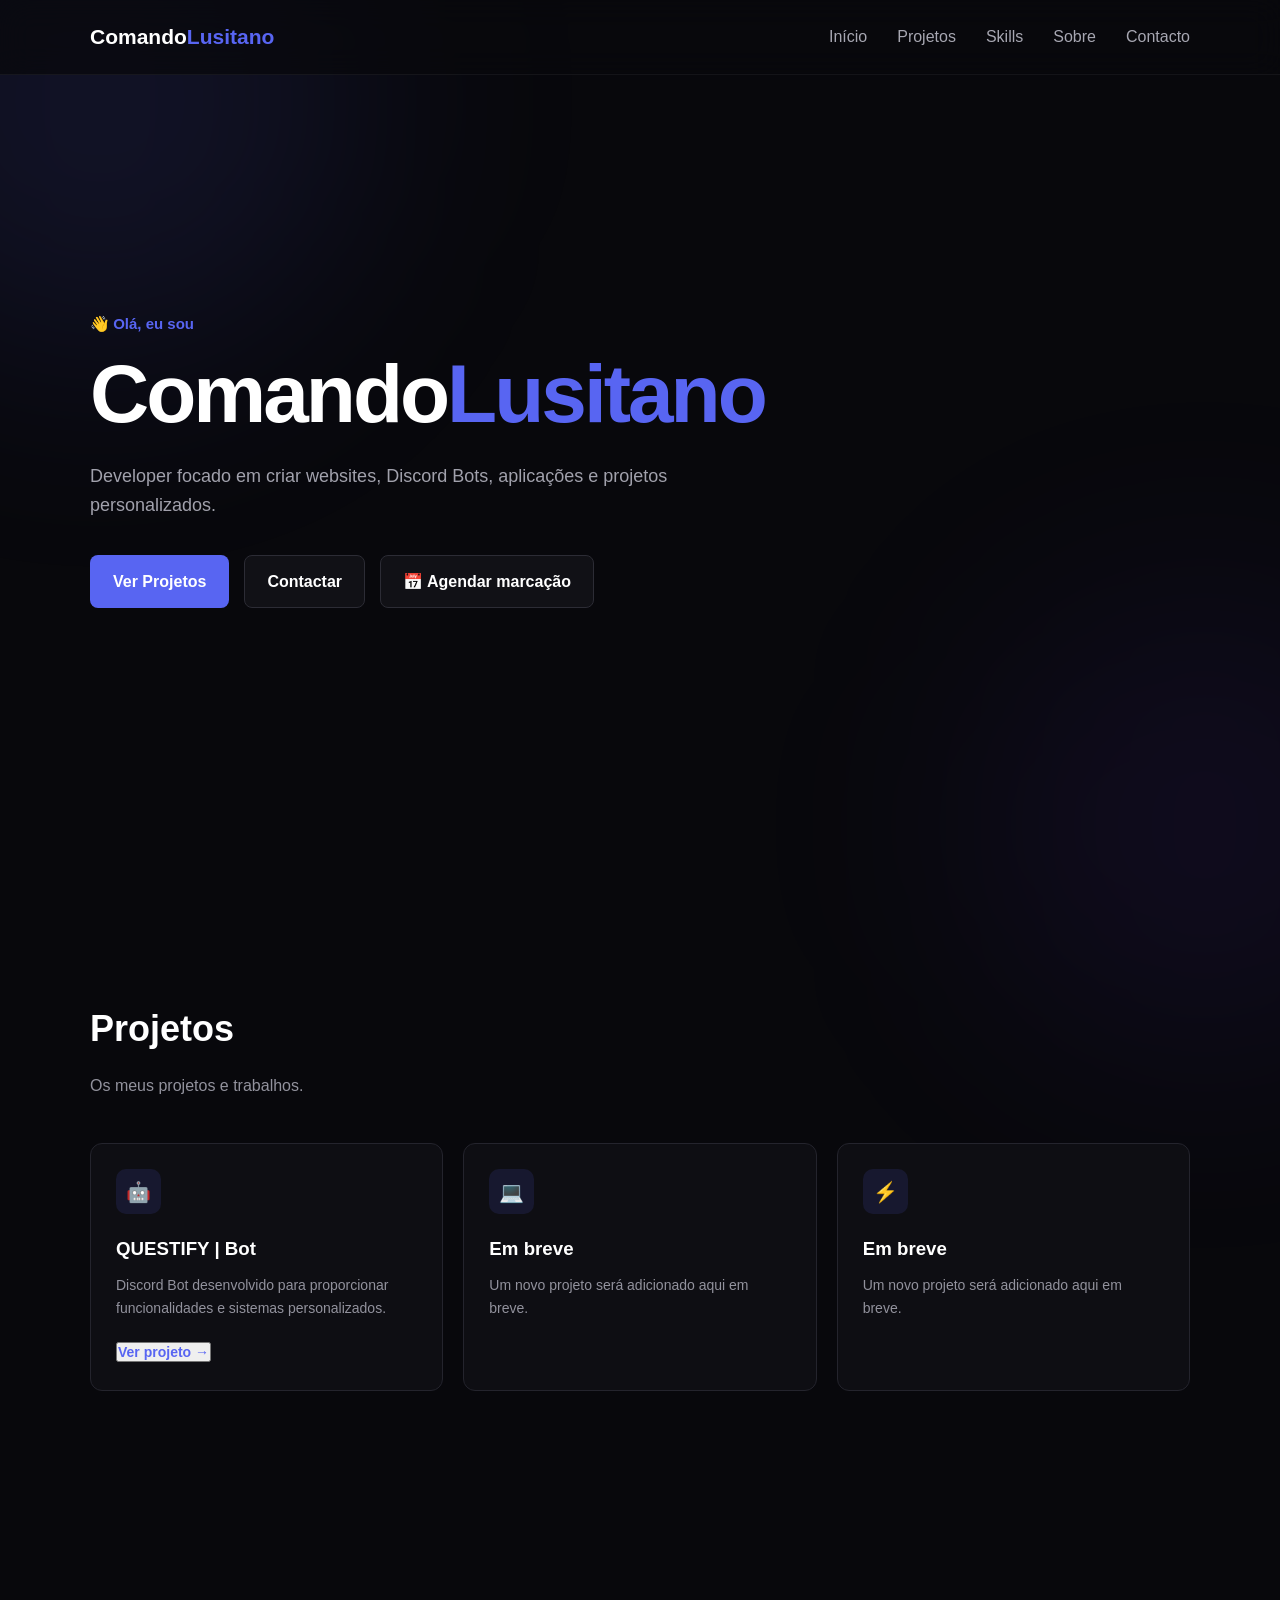
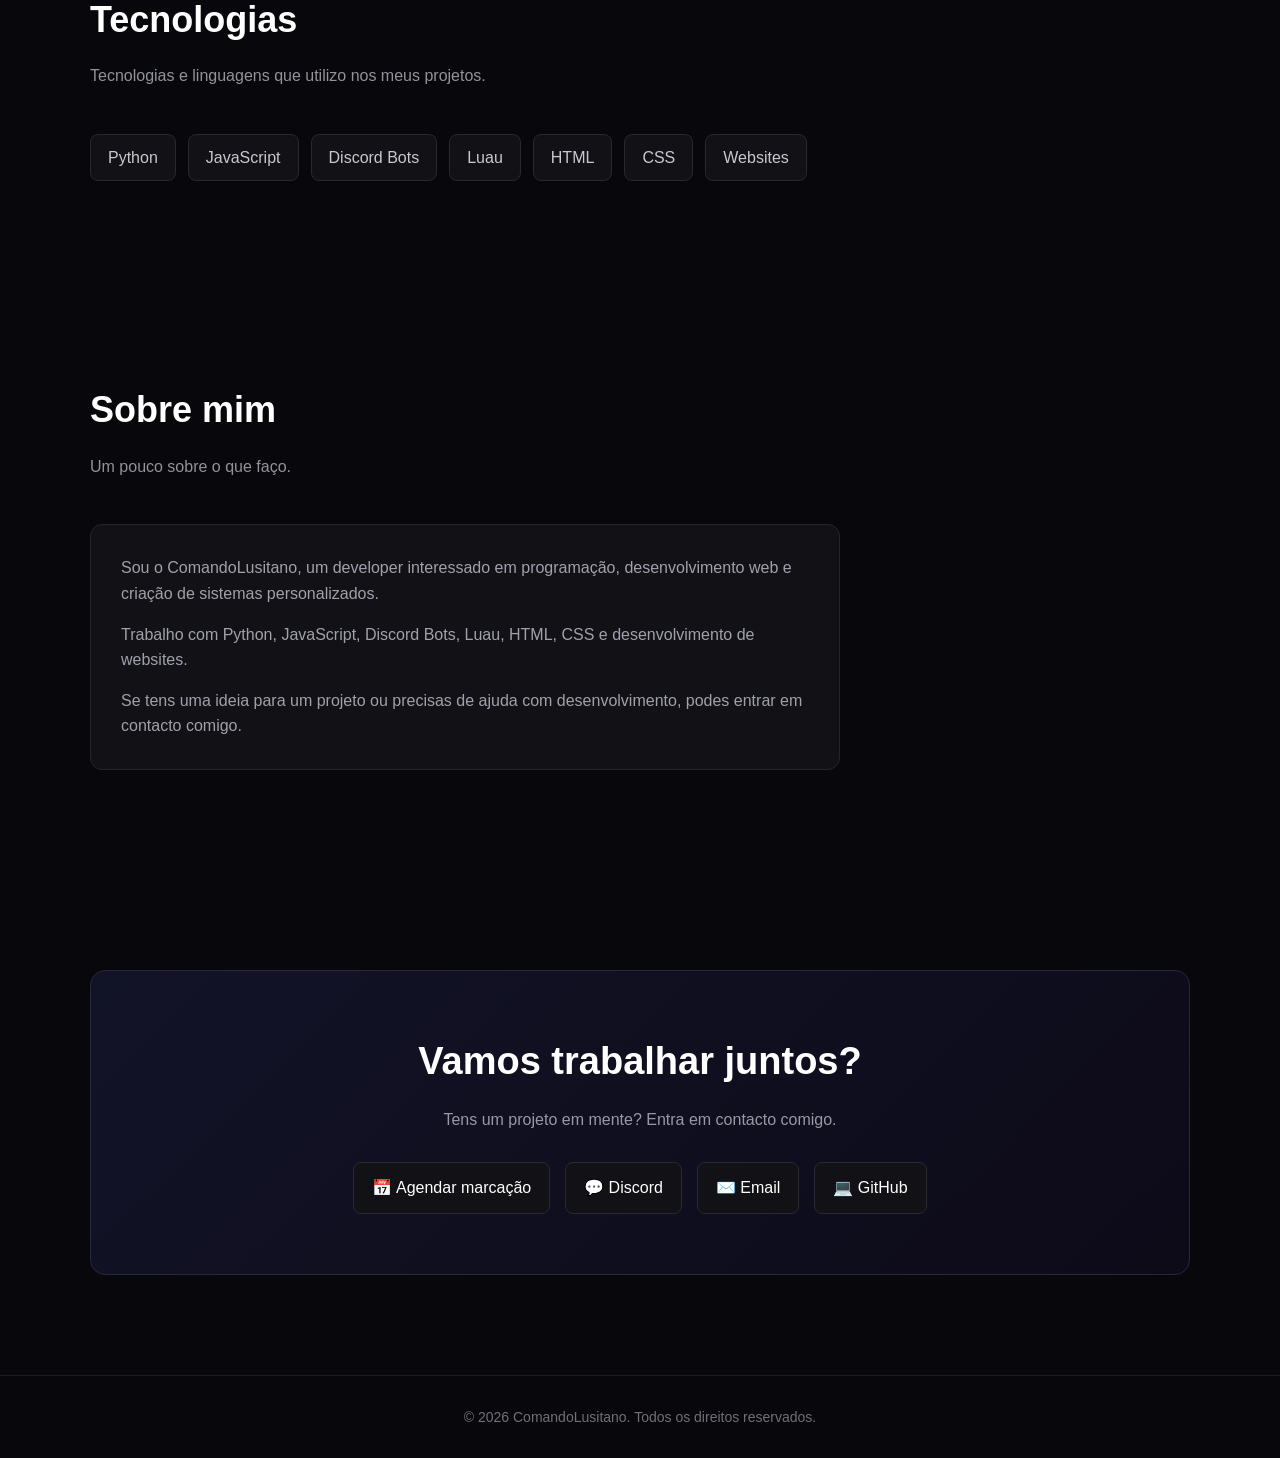
==== commit 59dfb9c4: "Adiciona sistema de marcacoes" ====
--- a/index.html
+++ b/index.html
@@ -2,20 +2,31 @@
 <html lang="pt-PT">
 
 <head>
+
     <meta charset="UTF-8">
 
-    <meta name="viewport" content="width=device-width, initial-scale=1.0">
+    <meta
+        name="viewport"
+        content="width=device-width, initial-scale=1.0"
+    >
 
     <meta
         name="description"
         content="ComandoLusitano — Developer especializado em Python, JavaScript, Discord Bots, Luau, HTML e websites."
     >
 
-    <meta name="author" content="ComandoLusitano">
+    <meta
+        name="author"
+        content="ComandoLusitano"
+    >
 
     <title>ComandoLusitano | Developer</title>
 
-    <link rel="stylesheet" href="style.css">
+    <link
+        rel="stylesheet"
+        href="style.css"
+    >
+
 </head>
 
 <body>
@@ -28,34 +39,49 @@
 
         <div class="nav-container">
 
-            <a href="#home" class="logo">
+            <a
+                href="#home"
+                class="logo"
+            >
                 Comando<span>Lusitano</span>
             </a>
 
             <nav>
+
                 <ul class="nav-links">
 
                     <li>
-                        <a href="#home">Início</a>
+                        <a href="#home">
+                            Início
+                        </a>
                     </li>
 
                     <li>
-                        <a href="#projects">Projetos</a>
+                        <a href="#projects">
+                            Projetos
+                        </a>
                     </li>
 
                     <li>
-                        <a href="#skills">Skills</a>
+                        <a href="#skills">
+                            Skills
+                        </a>
                     </li>
 
                     <li>
-                        <a href="#about">Sobre</a>
+                        <a href="#about">
+                            Sobre
+                        </a>
                     </li>
 
                     <li>
-                        <a href="#contact">Contacto</a>
+                        <a href="#contact">
+                            Contacto
+                        </a>
                     </li>
 
                 </ul>
+
             </nav>
 
         </div>
@@ -69,12 +95,14 @@
 
     <main>
 
-
         <!-- ==============================
              HERO
         =============================== -->
 
-        <section id="home" class="hero">
+        <section
+            id="home"
+            class="hero"
+        >
 
             <div class="container">
 
@@ -89,8 +117,9 @@
                     </h1>
 
                     <p class="hero-description">
-                        Developer focado em criar websites, Discord Bots,
-                        aplicações e projetos personalizados.
+                        Developer focado em criar websites,
+                        Discord Bots, aplicações e projetos
+                        personalizados.
                     </p>
 
                     <div class="buttons">
@@ -107,6 +136,13 @@
                             class="btn btn-secondary"
                         >
                             Contactar
+                        </a>
+
+                        <a
+                            href="/marcacoes"
+                            class="btn btn-secondary"
+                        >
+                            📅 Agendar marcação
                         </a>
 
                     </div>
@@ -134,13 +170,10 @@
                     Os meus projetos e trabalhos.
                 </p>
 
-
                 <div class="projects-grid">
 
 
-                    <!-- ==============================
-                         PROJECT 1 - QUESTIFY
-                    =============================== -->
+                    <!-- PROJECT 1 -->
 
                     <article class="project-card">
 
@@ -153,8 +186,9 @@
                         </h3>
 
                         <p>
-                            Discord Bot desenvolvido para proporcionar
-                            funcionalidades e sistemas personalizados.
+                            Discord Bot desenvolvido para
+                            proporcionar funcionalidades
+                            e sistemas personalizados.
                         </p>
 
                         <button
@@ -165,16 +199,18 @@
                             Ver projeto →
                         </button>
 
-
-                        <!-- DETALHES DO PROJETO -->
-
                         <div class="project-details">
 
                             <p>
-                                O Questify é um Discord Bot desenvolvido para auxiliar na moderação e gestão de servidores. 
-                                A sua principal distinção é o sistema de missões de Orbs, que permite enviar automaticamente, em tempo real, as missões disponíveis para um canal específico do servidor, mantendo os membros sempre informados.
-                                Consulte abaixo para encomendar Bots relacionados.
-.
+                                O Questify é um Discord Bot
+                                desenvolvido para auxiliar na
+                                moderação e gestão de servidores.
+                                A sua principal distinção é o
+                                sistema de missões de Orbs,
+                                que permite enviar automaticamente,
+                                em tempo real, as missões disponíveis
+                                para um canal específico do servidor,
+                                mantendo os membros sempre informados.
                             </p>
 
                         </div>
@@ -182,9 +218,7 @@
                     </article>
 
 
-                    <!-- ==============================
-                         PROJECT 2
-                    =============================== -->
+                    <!-- PROJECT 2 -->
 
                     <article class="project-card">
 
@@ -197,15 +231,14 @@
                         </h3>
 
                         <p>
-                            Um novo projeto será adicionado aqui em breve.
+                            Um novo projeto será adicionado
+                            aqui em breve.
                         </p>
 
                     </article>
 
 
-                    <!-- ==============================
-                         PROJECT 3
-                    =============================== -->
+                    <!-- PROJECT 3 -->
 
                     <article class="project-card">
 
@@ -218,7 +251,8 @@
                         </h3>
 
                         <p>
-                            Um novo projeto será adicionado aqui em breve.
+                            Um novo projeto será adicionado
+                            aqui em breve.
                         </p>
 
                     </article>
@@ -244,9 +278,9 @@
                 </h2>
 
                 <p class="section-description">
-                    Tecnologias e linguagens que utilizo nos meus projetos.
+                    Tecnologias e linguagens que utilizo
+                    nos meus projetos.
                 </p>
-
 
                 <div class="skills-container">
 
@@ -301,24 +335,25 @@
                     Um pouco sobre o que faço.
                 </p>
 
-
                 <div class="about-box">
 
                     <p>
-                        Sou o ComandoLusitano, um developer interessado
-                        em programação, desenvolvimento web e criação
+                        Sou o ComandoLusitano, um developer
+                        interessado em programação,
+                        desenvolvimento web e criação
                         de sistemas personalizados.
                     </p>
 
                     <p>
-                        Trabalho com Python, JavaScript, Discord Bots,
-                        Luau, HTML, CSS e desenvolvimento de websites.
+                        Trabalho com Python, JavaScript,
+                        Discord Bots, Luau, HTML, CSS
+                        e desenvolvimento de websites.
                     </p>
 
                     <p>
-                        Se tens uma ideia para um projeto ou precisas
-                        de ajuda com desenvolvimento, podes entrar
-                        em contacto comigo.
+                        Se tens uma ideia para um projeto
+                        ou precisas de ajuda com desenvolvimento,
+                        podes entrar em contacto comigo.
                     </p>
 
                 </div>
@@ -347,10 +382,14 @@
                         Entra em contacto comigo.
                     </p>
 
-
                     <div class="contact-links">
 
-                        <!-- DISCORD -->
+                        <a
+                            href="/marcacoes"
+                            class="contact-link"
+                        >
+                            📅 Agendar marcação
+                        </a>
 
                         <a
                             href="https://discord.com/users/995055799338553464"
@@ -361,18 +400,12 @@
                             💬 Discord
                         </a>
 
-
-                        <!-- EMAIL -->
-
                         <a
                             href="mailto:contato.comandolusitano@gmail.com?subject=Pedido%20de%20orçamento"
                             class="contact-link"
                         >
                             ✉️ Email
                         </a>
-
-
-                        <!-- GITHUB -->
 
                         <a
                             href="https://github.com/ComandoLusitano"
@@ -403,7 +436,8 @@
         <div class="container">
 
             <p>
-                © 2026 ComandoLusitano. Todos os direitos reservados.
+                © 2026 ComandoLusitano.
+                Todos os direitos reservados.
             </p>
 
         </div>
@@ -411,8 +445,6 @@
     </footer>
 
 
-    <!-- JAVASCRIPT -->
-
     <script src="script.js"></script>
 
 </body>
